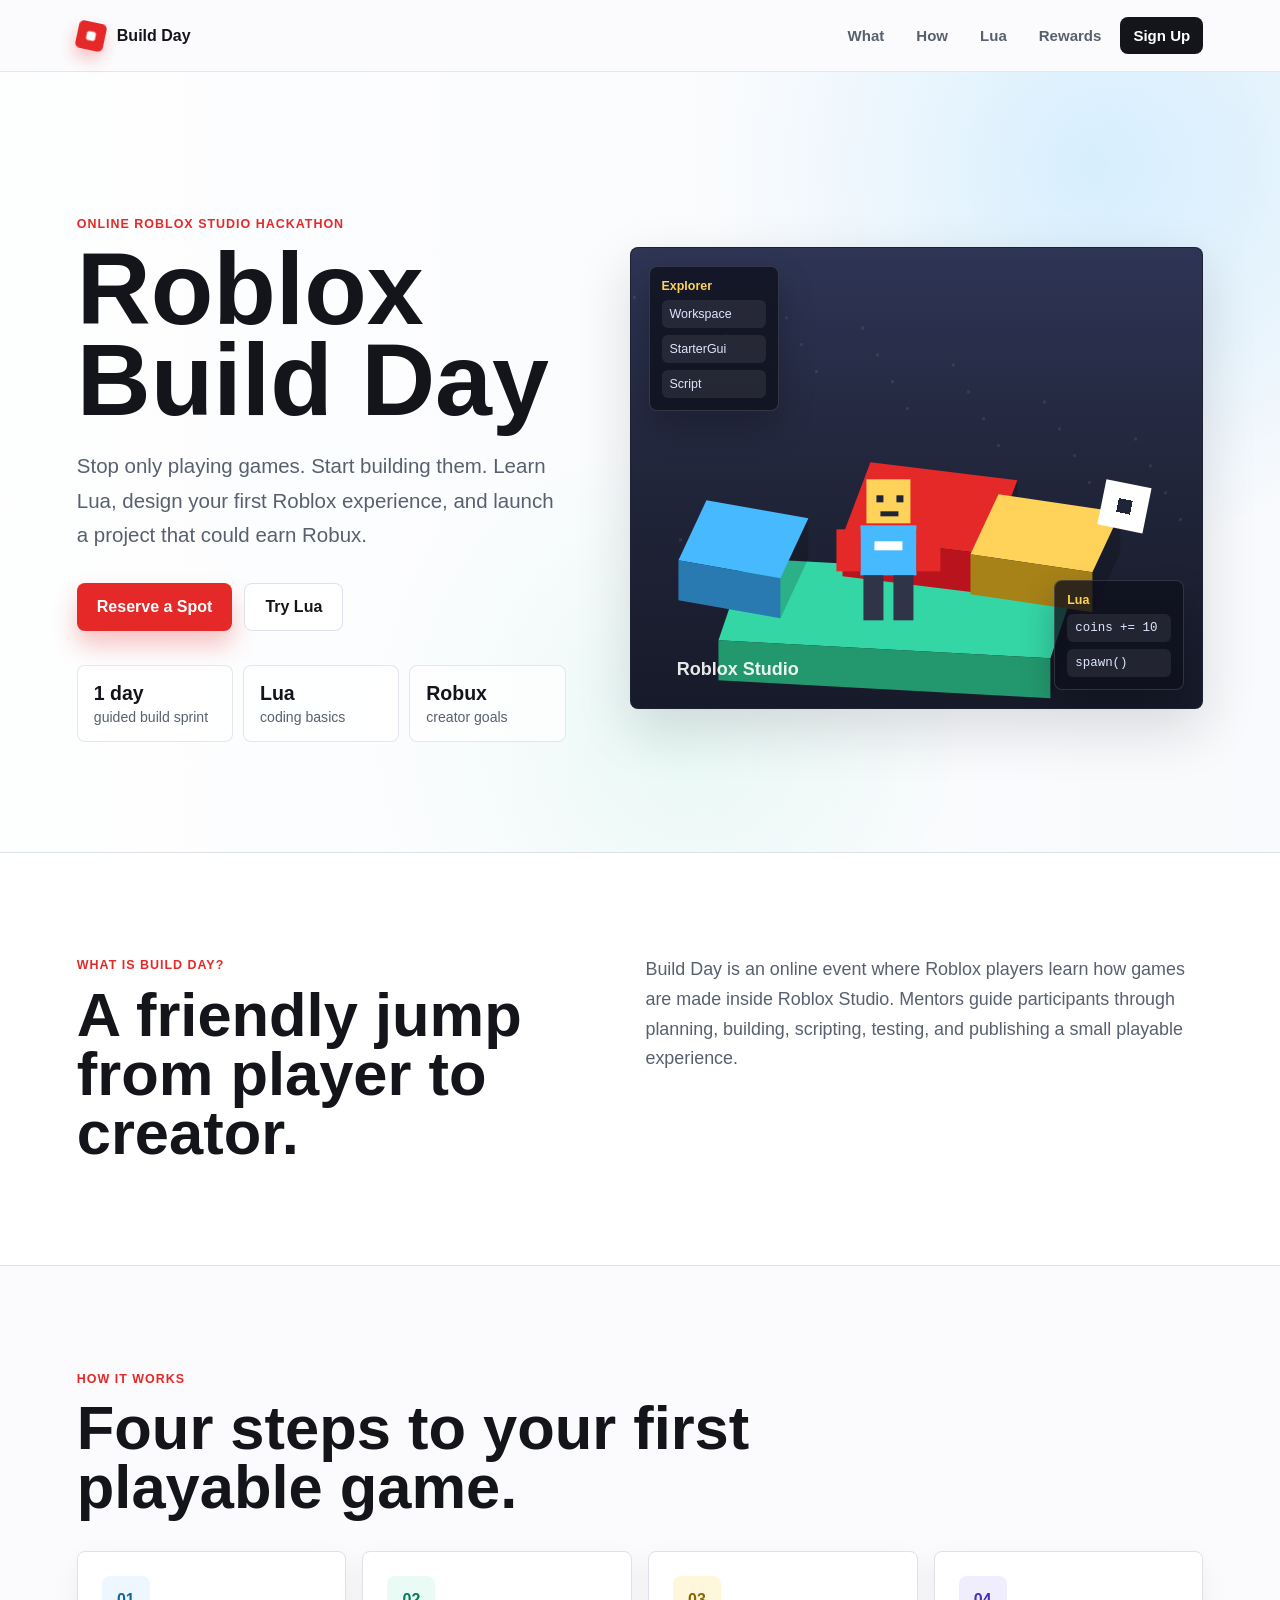
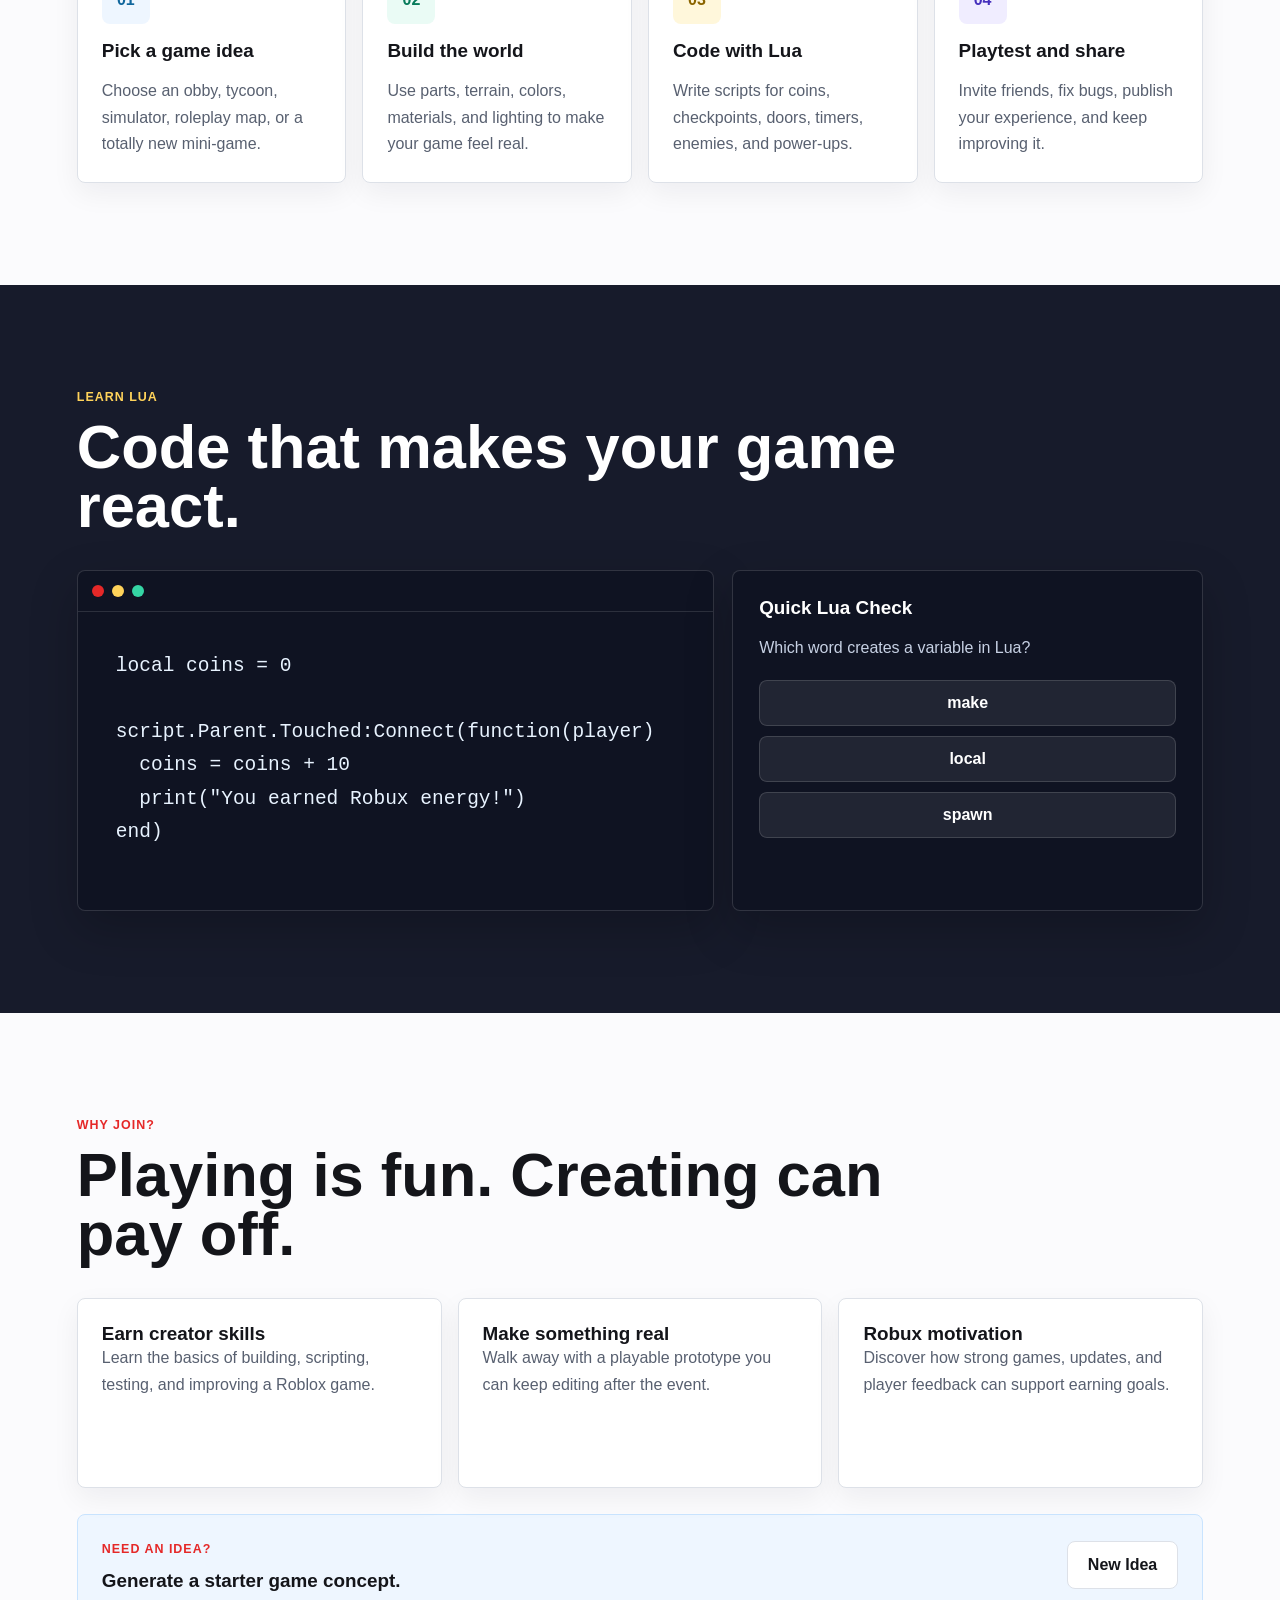
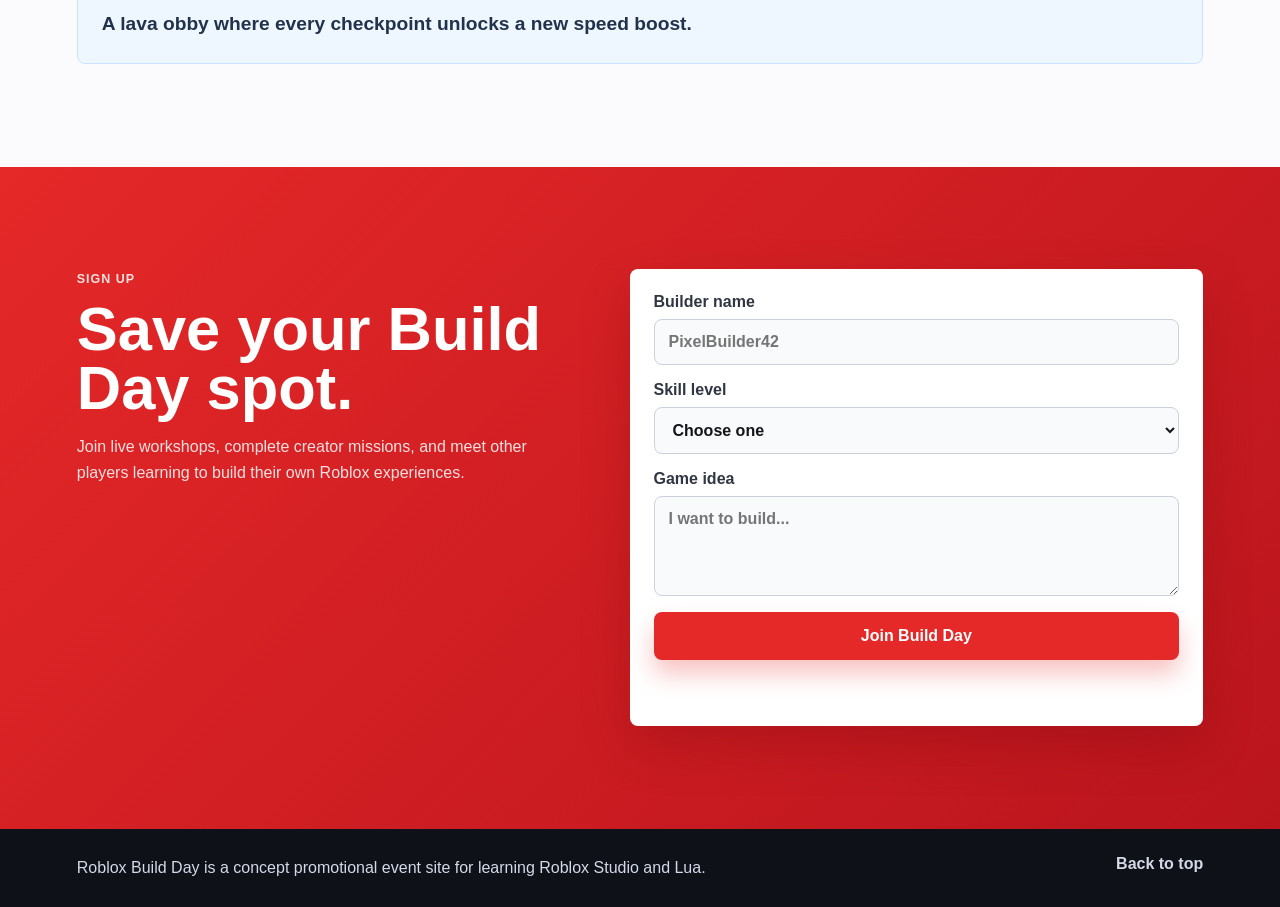
==== index.html @ 2b7effa8 "Initial Roblox Build Day website" ====
<!DOCTYPE html>
<html lang="en">
  <head>
    <meta charset="UTF-8" />
    <meta name="viewport" content="width=device-width, initial-scale=1.0" />
    <title>Roblox Build Day</title>
    <link rel="stylesheet" href="styles.css" />
  </head>
  <body>
    <header class="site-header">
      <a class="brand" href="#top" aria-label="Roblox Build Day home">
        <span class="brand-mark" aria-hidden="true"></span>
        <span>Build Day</span>
      </a>

      <button class="menu-toggle" type="button" aria-label="Open navigation" aria-expanded="false">
        <span></span>
        <span></span>
        <span></span>
      </button>

      <nav class="site-nav" aria-label="Main navigation">
        <a href="#what">What</a>
        <a href="#works">How</a>
        <a href="#lua">Lua</a>
        <a href="#rewards">Rewards</a>
        <a class="nav-cta" href="#signup">Sign Up</a>
      </nav>
    </header>

    <main id="top">
      <section class="hero" aria-labelledby="hero-title">
        <div class="hero-copy">
          <p class="eyebrow">Online Roblox Studio Hackathon</p>
          <h1 id="hero-title">Roblox Build Day</h1>
          <p class="hero-text">
            Stop only playing games. Start building them. Learn Lua, design your first Roblox
            experience, and launch a project that could earn Robux.
          </p>
          <div class="hero-actions">
            <a class="button primary" href="#signup">Reserve a Spot</a>
            <a class="button secondary" href="#lua">Try Lua</a>
          </div>
          <dl class="hero-stats" aria-label="Build Day highlights">
            <div>
              <dt>1 day</dt>
              <dd>guided build sprint</dd>
            </div>
            <div>
              <dt>Lua</dt>
              <dd>coding basics</dd>
            </div>
            <div>
              <dt>Robux</dt>
              <dd>creator goals</dd>
            </div>
          </dl>
        </div>

        <div class="hero-visual" aria-label="Animated Roblox Studio building scene">
          <canvas id="buildCanvas" width="720" height="520"></canvas>
          <div class="studio-panel panel-left">
            <span class="panel-title">Explorer</span>
            <span>Workspace</span>
            <span>StarterGui</span>
            <span>Script</span>
          </div>
          <div class="studio-panel panel-right">
            <span class="panel-title">Lua</span>
            <code>coins += 10</code>
            <code>spawn()</code>
          </div>
        </div>
      </section>

      <section class="section band light" id="what" aria-labelledby="what-title">
        <div class="section-inner split">
          <div>
            <p class="eyebrow">What is Build Day?</p>
            <h2 id="what-title">A friendly jump from player to creator.</h2>
          </div>
          <p>
            Build Day is an online event where Roblox players learn how games are made inside
            Roblox Studio. Mentors guide participants through planning, building, scripting, testing,
            and publishing a small playable experience.
          </p>
        </div>
      </section>

      <section class="section" id="works" aria-labelledby="works-title">
        <div class="section-heading">
          <p class="eyebrow">How it works</p>
          <h2 id="works-title">Four steps to your first playable game.</h2>
        </div>

        <div class="steps">
          <article class="step-card">
            <span class="step-number">01</span>
            <h3>Pick a game idea</h3>
            <p>Choose an obby, tycoon, simulator, roleplay map, or a totally new mini-game.</p>
          </article>
          <article class="step-card">
            <span class="step-number">02</span>
            <h3>Build the world</h3>
            <p>Use parts, terrain, colors, materials, and lighting to make your game feel real.</p>
          </article>
          <article class="step-card">
            <span class="step-number">03</span>
            <h3>Code with Lua</h3>
            <p>Write scripts for coins, checkpoints, doors, timers, enemies, and power-ups.</p>
          </article>
          <article class="step-card">
            <span class="step-number">04</span>
            <h3>Playtest and share</h3>
            <p>Invite friends, fix bugs, publish your experience, and keep improving it.</p>
          </article>
        </div>
      </section>

      <section class="section band dark" id="lua" aria-labelledby="lua-title">
        <div class="section-heading">
          <p class="eyebrow">Learn Lua</p>
          <h2 id="lua-title">Code that makes your game react.</h2>
        </div>

        <div class="lua-lab">
          <div class="code-window" aria-label="Example Lua code">
            <div class="window-bar">
              <span></span>
              <span></span>
              <span></span>
            </div>
            <pre><code>local coins = 0

script.Parent.Touched:Connect(function(player)
  coins = coins + 10
  print("You earned Robux energy!")
end)</code></pre>
          </div>

          <div class="quiz-panel">
            <h3>Quick Lua Check</h3>
            <p id="quizQuestion">Which word creates a variable in Lua?</p>
            <div class="quiz-options" role="group" aria-labelledby="quizQuestion">
              <button type="button" data-answer="wrong">make</button>
              <button type="button" data-answer="correct">local</button>
              <button type="button" data-answer="wrong">spawn</button>
            </div>
            <p class="quiz-result" id="quizResult" aria-live="polite"></p>
          </div>
        </div>
      </section>

      <section class="section" id="rewards" aria-labelledby="rewards-title">
        <div class="section-heading">
          <p class="eyebrow">Why join?</p>
          <h2 id="rewards-title">Playing is fun. Creating can pay off.</h2>
        </div>

        <div class="rewards-grid">
          <article>
            <h3>Earn creator skills</h3>
            <p>Learn the basics of building, scripting, testing, and improving a Roblox game.</p>
          </article>
          <article>
            <h3>Make something real</h3>
            <p>Walk away with a playable prototype you can keep editing after the event.</p>
          </article>
          <article>
            <h3>Robux motivation</h3>
            <p>Discover how strong games, updates, and player feedback can support earning goals.</p>
          </article>
        </div>

        <div class="idea-tool" aria-labelledby="idea-title">
          <div>
            <p class="eyebrow">Need an idea?</p>
            <h3 id="idea-title">Generate a starter game concept.</h3>
          </div>
          <button class="button secondary" id="ideaButton" type="button">New Idea</button>
          <p id="ideaOutput">A lava obby where every checkpoint unlocks a new speed boost.</p>
        </div>
      </section>

      <section class="section band red" id="signup" aria-labelledby="signup-title">
        <div class="signup-layout">
          <div>
            <p class="eyebrow">Sign up</p>
            <h2 id="signup-title">Save your Build Day spot.</h2>
            <p>
              Join live workshops, complete creator missions, and meet other players learning to
              build their own Roblox experiences.
            </p>
          </div>

          <form class="signup-form" id="signupForm" novalidate>
            <label>
              Builder name
              <input id="builderName" name="builderName" type="text" placeholder="PixelBuilder42" required />
            </label>
            <label>
              Skill level
              <select id="skillLevel" name="skillLevel" required>
                <option value="">Choose one</option>
                <option>New to Roblox Studio</option>
                <option>I have built before</option>
                <option>I know some Lua</option>
              </select>
            </label>
            <label>
              Game idea
              <textarea id="gameIdea" name="gameIdea" rows="4" placeholder="I want to build..." required></textarea>
            </label>
            <button class="button primary" type="submit">Join Build Day</button>
            <p class="form-message" id="formMessage" aria-live="polite"></p>
          </form>
        </div>
      </section>
    </main>

    <footer class="site-footer">
      <p>Roblox Build Day is a concept promotional event site for learning Roblox Studio and Lua.</p>
      <a href="#top">Back to top</a>
    </footer>

    <script src="script.js"></script>
  </body>
</html>
---- styles.css ----
:root {
  --ink: #14151a;
  --muted: #586070;
  --paper: #fbfbfd;
  --line: #dde1e8;
  --red: #e52828;
  --red-dark: #b9141d;
  --sky: #46b9ff;
  --mint: #35d6a5;
  --gold: #ffd35a;
  --violet: #6f57ff;
  --night: #171b2b;
  --white: #ffffff;
  --shadow: 0 20px 55px rgba(20, 21, 26, 0.14);
  --kept-display-font: "Avenir Next", "Trebuchet MS", Verdana, sans-serif;
  --main-font: Optima, Candara, "Avenir Next", sans-serif;
  --code-font: Menlo, Monaco, Consolas, "Courier New", monospace;
}

* {
  box-sizing: border-box;
}

html {
  scroll-behavior: smooth;
}

body {
  margin: 0;
  background: var(--paper);
  color: var(--ink);
  font-family: var(--main-font);
}

a {
  color: inherit;
  text-decoration: none;
}

button,
input,
select,
textarea {
  font: inherit;
}

.site-header {
  position: sticky;
  top: 0;
  z-index: 20;
  display: flex;
  align-items: center;
  justify-content: space-between;
  min-height: 72px;
  padding: 0 6vw;
  background: rgba(251, 251, 253, 0.92);
  border-bottom: 1px solid rgba(221, 225, 232, 0.78);
  backdrop-filter: blur(18px);
}

.brand {
  display: inline-flex;
  align-items: center;
  gap: 12px;
  font-weight: 900;
  letter-spacing: 0;
}

.brand-mark {
  width: 28px;
  aspect-ratio: 1;
  display: inline-block;
  background: var(--red);
  transform: rotate(12deg);
  border-radius: 5px;
  position: relative;
  box-shadow: 0 8px 16px rgba(229, 40, 40, 0.28);
}

.brand-mark::after {
  content: "";
  position: absolute;
  width: 9px;
  aspect-ratio: 1;
  inset: 50%;
  transform: translate(-50%, -50%);
  background: var(--white);
  border-radius: 2px;
}

.site-nav {
  display: flex;
  align-items: center;
  gap: 6px;
}

.site-nav a {
  padding: 10px 13px;
  border-radius: 8px;
  color: var(--muted);
  font-weight: 800;
  font-size: 0.94rem;
}

.site-nav a:hover,
.site-nav a:focus-visible {
  background: #eef2f8;
  color: var(--ink);
  outline: none;
}

.site-nav .nav-cta {
  background: var(--ink);
  color: var(--white);
}

.menu-toggle {
  display: none;
  width: 42px;
  aspect-ratio: 1;
  border: 1px solid var(--line);
  background: var(--white);
  border-radius: 8px;
  padding: 10px;
}

.menu-toggle span {
  display: block;
  height: 2px;
  background: var(--ink);
  margin: 5px 0;
}

.hero {
  min-height: calc(100vh - 120px);
  display: grid;
  grid-template-columns: minmax(0, 0.92fr) minmax(320px, 1.08fr);
  gap: clamp(28px, 5vw, 72px);
  align-items: center;
  padding: clamp(28px, 5vw, 56px) 6vw 24px;
  overflow: hidden;
  background:
    linear-gradient(90deg, rgba(255, 255, 255, 0.9), rgba(255, 255, 255, 0.35)),
    radial-gradient(circle at 85% 12%, rgba(70, 185, 255, 0.35), transparent 30%),
    radial-gradient(circle at 52% 84%, rgba(53, 214, 165, 0.24), transparent 32%),
    #f4f7fb;
}

.eyebrow {
  margin: 0 0 10px;
  color: var(--red);
  font-weight: 900;
  text-transform: uppercase;
  letter-spacing: 0.08em;
  font-size: 0.78rem;
}

h1,
h2,
h3,
p {
  overflow-wrap: anywhere;
}

h1 {
  max-width: 740px;
  margin: 0;
  font-family: var(--kept-display-font);
  font-size: clamp(3.4rem, 8vw, 7.1rem);
  line-height: 0.88;
  letter-spacing: 0;
  font-weight: 900;
}

h2 {
  margin: 0;
  font-size: clamp(2.1rem, 4.8vw, 4.9rem);
  line-height: 0.96;
  letter-spacing: 0;
}

h3 {
  margin: 0;
  font-size: 1.18rem;
  line-height: 1.18;
}

p {
  line-height: 1.65;
}

.hero-text {
  max-width: 620px;
  color: var(--muted);
  font-family: Optima, Candara, "Avenir Next", sans-serif;
  font-weight: 500;
  font-size: clamp(1.05rem, 1.7vw, 1.28rem);
  line-height: 1.7;
  margin: 24px 0 0;
}

.hero-actions {
  display: flex;
  flex-wrap: wrap;
  gap: 12px;
  margin-top: 30px;
}

.button {
  display: inline-flex;
  align-items: center;
  justify-content: center;
  min-height: 48px;
  padding: 0 20px;
  border: 0;
  border-radius: 8px;
  font-weight: 900;
  cursor: pointer;
  transition: transform 180ms ease, box-shadow 180ms ease, background 180ms ease;
}

.button:hover,
.button:focus-visible {
  transform: translateY(-2px);
  outline: none;
}

.button.primary {
  background: var(--red);
  color: var(--white);
  box-shadow: 0 14px 24px rgba(229, 40, 40, 0.28);
}

.button.primary:hover,
.button.primary:focus-visible {
  background: var(--red-dark);
}

.button.secondary {
  background: var(--white);
  color: var(--ink);
  border: 1px solid var(--line);
}

.hero-stats {
  display: grid;
  grid-template-columns: repeat(3, minmax(0, 1fr));
  gap: 10px;
  max-width: 620px;
  margin: 34px 0 0;
}

.hero-stats div {
  padding: 16px;
  background: rgba(255, 255, 255, 0.74);
  border: 1px solid rgba(221, 225, 232, 0.82);
  border-radius: 8px;
}

.hero-stats dt {
  font-family: var(--kept-display-font);
  font-weight: 900;
  font-size: 1.22rem;
}

.hero-stats dd {
  margin: 4px 0 0;
  color: var(--muted);
  font-size: 0.88rem;
}

.hero-visual {
  min-height: 460px;
  position: relative;
  border-radius: 8px;
  background: #202438;
  box-shadow: var(--shadow);
  overflow: hidden;
  border: 1px solid rgba(20, 21, 26, 0.16);
}

#buildCanvas {
  display: block;
  width: 100%;
  height: 100%;
  min-height: 460px;
}

.studio-panel {
  position: absolute;
  display: grid;
  gap: 7px;
  min-width: 130px;
  padding: 12px;
  border: 1px solid rgba(255, 255, 255, 0.14);
  border-radius: 8px;
  background: rgba(13, 16, 28, 0.78);
  color: #dce7ff;
  font-size: 0.78rem;
  box-shadow: 0 16px 35px rgba(0, 0, 0, 0.24);
}

.studio-panel span:not(.panel-title),
.studio-panel code {
  padding: 7px 8px;
  border-radius: 6px;
  background: rgba(255, 255, 255, 0.08);
}

.panel-title {
  color: var(--gold);
  font-weight: 900;
}

.panel-left {
  left: 18px;
  top: 18px;
}

.panel-right {
  right: 18px;
  bottom: 18px;
}

.section {
  padding: clamp(60px, 8vw, 108px) 6vw;
}

.section-inner,
.section-heading,
.signup-layout {
  max-width: 1180px;
  margin: 0 auto;
}

.split {
  display: grid;
  grid-template-columns: minmax(0, 0.95fr) minmax(280px, 1.05fr);
  gap: clamp(26px, 5vw, 70px);
  align-items: start;
}

.split p:last-child {
  margin: 0;
  color: var(--muted);
  font-size: 1.12rem;
}

.band.light {
  background: var(--white);
  border-block: 1px solid var(--line);
}

.band.dark {
  background: var(--night);
  color: var(--white);
}

.band.dark .eyebrow {
  color: var(--gold);
}

.band.dark p {
  color: #c7d1e4;
}

.band.red {
  background:
    linear-gradient(135deg, rgba(229, 40, 40, 0.94), rgba(185, 20, 29, 0.98)),
    var(--red);
  color: var(--white);
}

.band.red .eyebrow,
.band.red p {
  color: rgba(255, 255, 255, 0.86);
}

.section-heading {
  margin-bottom: 34px;
}

.section-heading h2 {
  max-width: 850px;
}

.steps,
.rewards-grid {
  max-width: 1180px;
  margin: 0 auto;
  display: grid;
  grid-template-columns: repeat(4, minmax(0, 1fr));
  gap: 16px;
}

.step-card,
.rewards-grid article {
  min-height: 230px;
  padding: 24px;
  background: var(--white);
  border: 1px solid var(--line);
  border-radius: 8px;
  box-shadow: 0 10px 28px rgba(20, 21, 26, 0.06);
}

.step-card {
  display: flex;
  flex-direction: column;
  gap: 16px;
}

.step-number {
  width: 48px;
  aspect-ratio: 1;
  display: inline-grid;
  place-items: center;
  border-radius: 8px;
  background: #eef6ff;
  color: #11679d;
  font-weight: 900;
}

.step-card:nth-child(2) .step-number {
  background: #eafbf5;
  color: #087b5b;
}

.step-card:nth-child(3) .step-number {
  background: #fff7db;
  color: #8b6500;
}

.step-card:nth-child(4) .step-number {
  background: #f0edff;
  color: #4630bd;
}

.step-card p,
.rewards-grid p {
  margin: 0;
  color: var(--muted);
}

.lua-lab {
  max-width: 1180px;
  margin: 0 auto;
  display: grid;
  grid-template-columns: minmax(0, 1.15fr) minmax(280px, 0.85fr);
  gap: 18px;
  min-width: 0;
}

.code-window,
.quiz-panel {
  min-width: 0;
  border-radius: 8px;
  border: 1px solid rgba(255, 255, 255, 0.14);
  background: #0f1322;
  box-shadow: 0 18px 48px rgba(0, 0, 0, 0.22);
}

.window-bar {
  display: flex;
  gap: 8px;
  padding: 14px;
  border-bottom: 1px solid rgba(255, 255, 255, 0.12);
}

.window-bar span {
  width: 12px;
  aspect-ratio: 1;
  border-radius: 50%;
  background: var(--red);
}

.window-bar span:nth-child(2) {
  background: var(--gold);
}

.window-bar span:nth-child(3) {
  background: var(--mint);
}

pre {
  margin: 0;
  padding: clamp(20px, 4vw, 38px);
  overflow-x: auto;
  max-width: 100%;
  color: #e8f3ff;
  font-family: var(--code-font);
  font-size: clamp(0.95rem, 1.7vw, 1.22rem);
  line-height: 1.7;
}

.quiz-panel {
  padding: 26px;
}

.quiz-options {
  display: grid;
  gap: 10px;
  margin-top: 18px;
}

.quiz-options button {
  min-height: 46px;
  padding: 0 14px;
  border: 1px solid rgba(255, 255, 255, 0.14);
  border-radius: 8px;
  background: rgba(255, 255, 255, 0.08);
  color: var(--white);
  cursor: pointer;
  font-weight: 900;
}

.quiz-options button:hover,
.quiz-options button:focus-visible {
  background: rgba(255, 255, 255, 0.16);
  outline: none;
}

.quiz-options button.correct {
  background: rgba(53, 214, 165, 0.28);
  border-color: var(--mint);
}

.quiz-options button.wrong {
  background: rgba(229, 40, 40, 0.28);
  border-color: #ff7777;
}

.quiz-result {
  min-height: 28px;
  margin: 18px 0 0;
  font-weight: 900;
}

.rewards-grid {
  grid-template-columns: repeat(3, minmax(0, 1fr));
}

.rewards-grid article {
  min-height: 190px;
}

.idea-tool {
  max-width: 1180px;
  margin: 26px auto 0;
  display: grid;
  grid-template-columns: minmax(0, 1fr) auto;
  gap: 16px;
  align-items: center;
  padding: 24px;
  background: #eef6ff;
  border: 1px solid #c9e4ff;
  border-radius: 8px;
}

.idea-tool p:last-child {
  grid-column: 1 / -1;
  margin: 0;
  color: #22324a;
  font-weight: 900;
  font-size: 1.2rem;
}

.signup-layout {
  display: grid;
  grid-template-columns: minmax(0, 0.92fr) minmax(300px, 1.08fr);
  gap: clamp(24px, 5vw, 70px);
  align-items: start;
}

.signup-layout h2 {
  max-width: 640px;
}

.signup-form {
  display: grid;
  gap: 16px;
  padding: 24px;
  background: var(--white);
  color: var(--ink);
  border-radius: 8px;
  box-shadow: 0 20px 50px rgba(94, 0, 8, 0.22);
}

.signup-form label {
  display: grid;
  gap: 8px;
  color: #303642;
  font-weight: 900;
}

.signup-form input,
.signup-form select,
.signup-form textarea {
  width: 100%;
  border: 1px solid #cad1dc;
  border-radius: 8px;
  padding: 13px 14px;
  background: #f8fafc;
  color: var(--ink);
  resize: vertical;
}

.signup-form input:focus,
.signup-form select:focus,
.signup-form textarea:focus {
  border-color: var(--sky);
  box-shadow: 0 0 0 4px rgba(70, 185, 255, 0.18);
  outline: none;
}

.form-message {
  min-height: 26px;
  margin: 0;
  color: var(--red-dark);
  font-weight: 900;
}

.form-message.success {
  color: #087b5b;
}

.site-footer {
  display: flex;
  flex-wrap: wrap;
  justify-content: space-between;
  gap: 16px;
  padding: 26px 6vw;
  background: #0f1119;
  color: #d3d9e6;
}

.site-footer p {
  margin: 0;
}

.site-footer a {
  font-weight: 900;
}

@media (max-width: 930px) {
  .menu-toggle {
    display: block;
  }

  .site-nav {
    position: absolute;
    top: 72px;
    right: 6vw;
    left: 6vw;
    display: none;
    flex-direction: column;
    align-items: stretch;
    padding: 10px;
    background: var(--white);
    border: 1px solid var(--line);
    border-radius: 8px;
    box-shadow: var(--shadow);
  }

  .site-nav.open {
    display: flex;
  }

  .site-nav a {
    text-align: center;
  }

  .hero,
  .split,
  .lua-lab,
  .signup-layout {
    grid-template-columns: 1fr;
  }

  .hero {
    min-height: auto;
  }

  .hero-visual {
    min-height: 390px;
  }

  #buildCanvas {
    min-height: 390px;
  }

  .steps {
    grid-template-columns: repeat(2, minmax(0, 1fr));
  }
}

@media (max-width: 640px) {
  .site-header {
    padding-inline: 18px;
  }

  .site-nav {
    left: 18px;
    right: 18px;
  }

  .hero,
  .section {
    padding-inline: 18px;
  }

  .hero {
    gap: 18px;
    padding-top: 20px;
    padding-bottom: 16px;
  }

  h1 {
    font-size: 2.9rem;
    line-height: 0.92;
  }

  .hero-text {
    margin-top: 14px;
    font-size: 1rem;
    line-height: 1.48;
  }

  .hero-actions {
    margin-top: 18px;
  }

  .hero-stats,
  .steps,
  .rewards-grid,
  .idea-tool {
    grid-template-columns: 1fr;
  }

  .hero-stats {
    display: none;
  }

  .hero-visual {
    min-height: 220px;
  }

  #buildCanvas {
    min-height: 220px;
  }

  .studio-panel {
    min-width: 108px;
    font-size: 0.7rem;
    padding: 9px;
  }

  .panel-left {
    left: 10px;
    top: 10px;
  }

  .panel-right {
    right: 10px;
    bottom: 10px;
  }
}
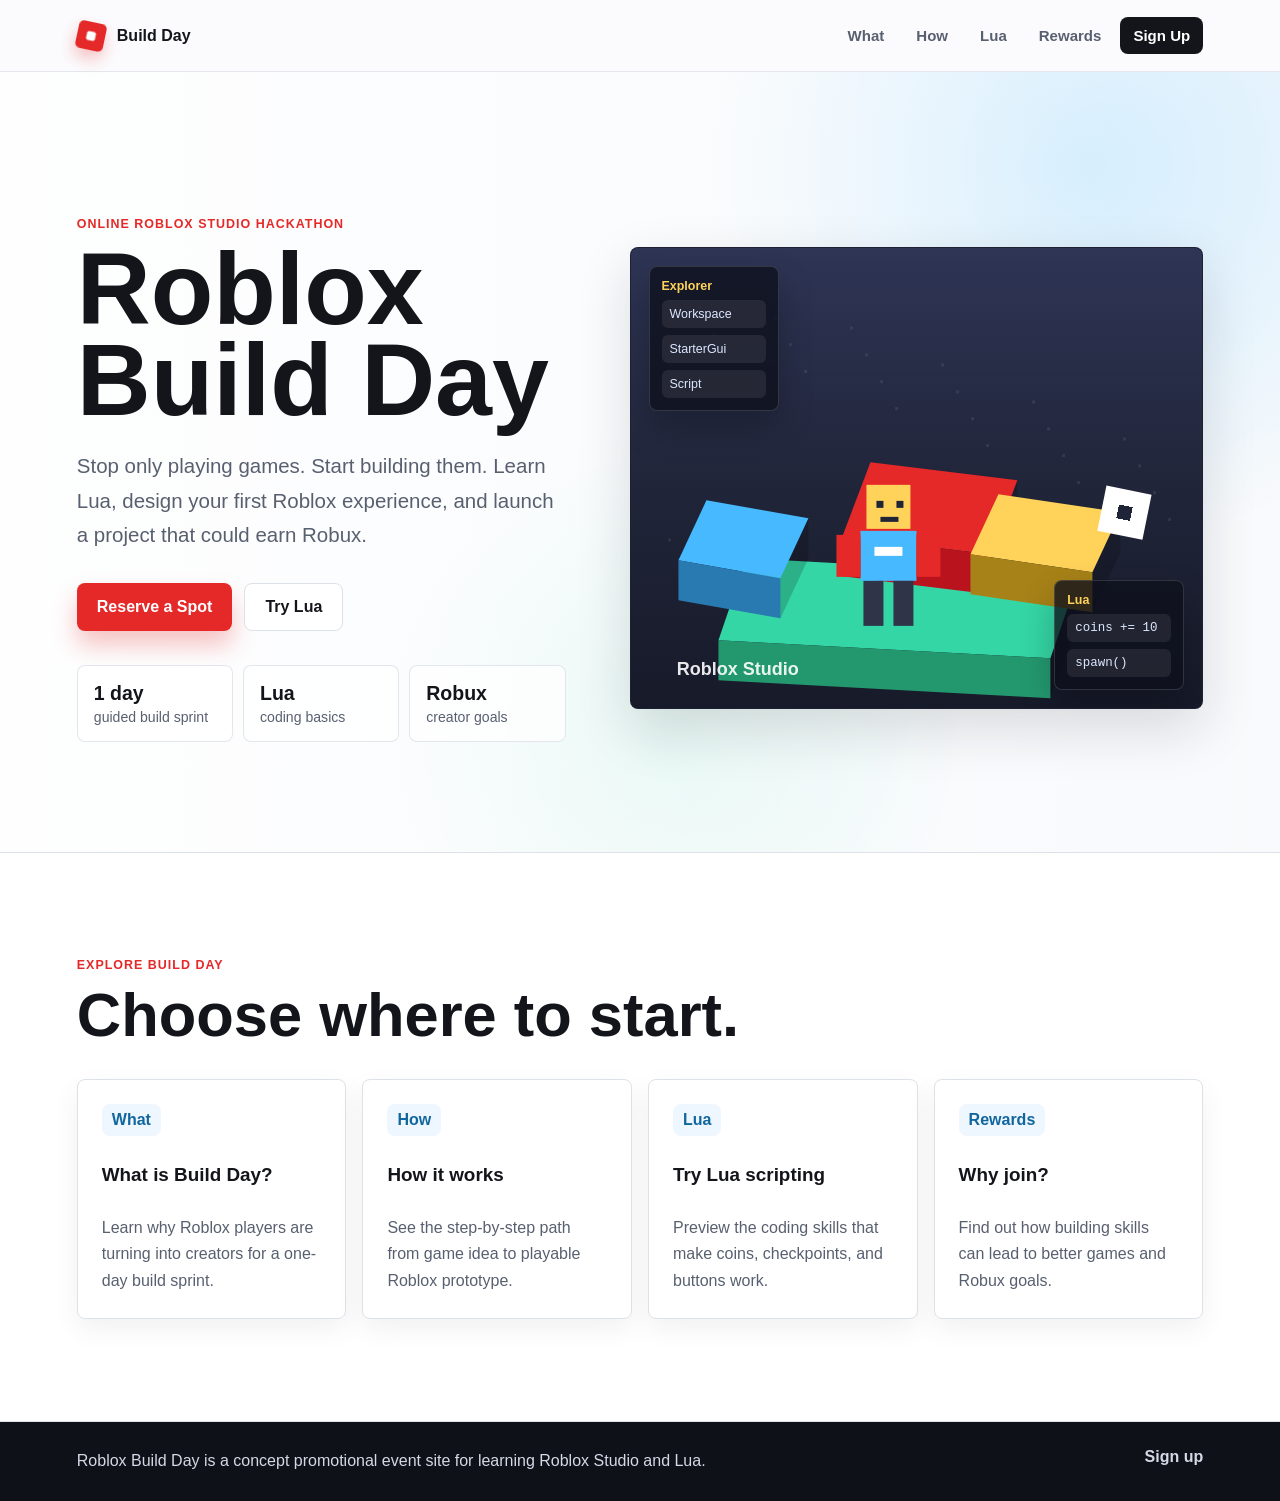
==== commit 8aafc984: "Split site into multiple pages" ====
--- a/index.html
+++ b/index.html
@@ -8,7 +8,7 @@
   </head>
   <body>
     <header class="site-header">
-      <a class="brand" href="#top" aria-label="Roblox Build Day home">
+      <a class="brand" href="index.html" aria-label="Roblox Build Day home">
         <span class="brand-mark" aria-hidden="true"></span>
         <span>Build Day</span>
       </a>
@@ -20,15 +20,15 @@
       </button>
 
       <nav class="site-nav" aria-label="Main navigation">
-        <a href="#what">What</a>
-        <a href="#works">How</a>
-        <a href="#lua">Lua</a>
-        <a href="#rewards">Rewards</a>
-        <a class="nav-cta" href="#signup">Sign Up</a>
+        <a href="what.html">What</a>
+        <a href="how.html">How</a>
+        <a href="lua.html">Lua</a>
+        <a href="rewards.html">Rewards</a>
+        <a class="nav-cta" href="signup.html">Sign Up</a>
       </nav>
     </header>
 
-    <main id="top">
+    <main>
       <section class="hero" aria-labelledby="hero-title">
         <div class="hero-copy">
           <p class="eyebrow">Online Roblox Studio Hackathon</p>
@@ -38,8 +38,8 @@
             experience, and launch a project that could earn Robux.
           </p>
           <div class="hero-actions">
-            <a class="button primary" href="#signup">Reserve a Spot</a>
-            <a class="button secondary" href="#lua">Try Lua</a>
+            <a class="button primary" href="signup.html">Reserve a Spot</a>
+            <a class="button secondary" href="lua.html">Try Lua</a>
           </div>
           <dl class="hero-stats" aria-label="Build Day highlights">
             <div>
@@ -73,154 +73,40 @@
         </div>
       </section>
 
-      <section class="section band light" id="what" aria-labelledby="what-title">
-        <div class="section-inner split">
-          <div>
-            <p class="eyebrow">What is Build Day?</p>
-            <h2 id="what-title">A friendly jump from player to creator.</h2>
-          </div>
-          <p>
-            Build Day is an online event where Roblox players learn how games are made inside
-            Roblox Studio. Mentors guide participants through planning, building, scripting, testing,
-            and publishing a small playable experience.
-          </p>
-        </div>
-      </section>
-
-      <section class="section" id="works" aria-labelledby="works-title">
+      <section class="section band light" aria-labelledby="pages-title">
         <div class="section-heading">
-          <p class="eyebrow">How it works</p>
-          <h2 id="works-title">Four steps to your first playable game.</h2>
+          <p class="eyebrow">Explore Build Day</p>
+          <h2 id="pages-title">Choose where to start.</h2>
         </div>
 
-        <div class="steps">
-          <article class="step-card">
-            <span class="step-number">01</span>
-            <h3>Pick a game idea</h3>
-            <p>Choose an obby, tycoon, simulator, roleplay map, or a totally new mini-game.</p>
-          </article>
-          <article class="step-card">
-            <span class="step-number">02</span>
-            <h3>Build the world</h3>
-            <p>Use parts, terrain, colors, materials, and lighting to make your game feel real.</p>
-          </article>
-          <article class="step-card">
-            <span class="step-number">03</span>
-            <h3>Code with Lua</h3>
-            <p>Write scripts for coins, checkpoints, doors, timers, enemies, and power-ups.</p>
-          </article>
-          <article class="step-card">
-            <span class="step-number">04</span>
-            <h3>Playtest and share</h3>
-            <p>Invite friends, fix bugs, publish your experience, and keep improving it.</p>
-          </article>
-        </div>
-      </section>
-
-      <section class="section band dark" id="lua" aria-labelledby="lua-title">
-        <div class="section-heading">
-          <p class="eyebrow">Learn Lua</p>
-          <h2 id="lua-title">Code that makes your game react.</h2>
-        </div>
-
-        <div class="lua-lab">
-          <div class="code-window" aria-label="Example Lua code">
-            <div class="window-bar">
-              <span></span>
-              <span></span>
-              <span></span>
-            </div>
-            <pre><code>local coins = 0
-
-script.Parent.Touched:Connect(function(player)
-  coins = coins + 10
-  print("You earned Robux energy!")
-end)</code></pre>
-          </div>
-
-          <div class="quiz-panel">
-            <h3>Quick Lua Check</h3>
-            <p id="quizQuestion">Which word creates a variable in Lua?</p>
-            <div class="quiz-options" role="group" aria-labelledby="quizQuestion">
-              <button type="button" data-answer="wrong">make</button>
-              <button type="button" data-answer="correct">local</button>
-              <button type="button" data-answer="wrong">spawn</button>
-            </div>
-            <p class="quiz-result" id="quizResult" aria-live="polite"></p>
-          </div>
-        </div>
-      </section>
-
-      <section class="section" id="rewards" aria-labelledby="rewards-title">
-        <div class="section-heading">
-          <p class="eyebrow">Why join?</p>
-          <h2 id="rewards-title">Playing is fun. Creating can pay off.</h2>
-        </div>
-
-        <div class="rewards-grid">
-          <article>
-            <h3>Earn creator skills</h3>
-            <p>Learn the basics of building, scripting, testing, and improving a Roblox game.</p>
-          </article>
-          <article>
-            <h3>Make something real</h3>
-            <p>Walk away with a playable prototype you can keep editing after the event.</p>
-          </article>
-          <article>
-            <h3>Robux motivation</h3>
-            <p>Discover how strong games, updates, and player feedback can support earning goals.</p>
-          </article>
-        </div>
-
-        <div class="idea-tool" aria-labelledby="idea-title">
-          <div>
-            <p class="eyebrow">Need an idea?</p>
-            <h3 id="idea-title">Generate a starter game concept.</h3>
-          </div>
-          <button class="button secondary" id="ideaButton" type="button">New Idea</button>
-          <p id="ideaOutput">A lava obby where every checkpoint unlocks a new speed boost.</p>
-        </div>
-      </section>
-
-      <section class="section band red" id="signup" aria-labelledby="signup-title">
-        <div class="signup-layout">
-          <div>
-            <p class="eyebrow">Sign up</p>
-            <h2 id="signup-title">Save your Build Day spot.</h2>
-            <p>
-              Join live workshops, complete creator missions, and meet other players learning to
-              build their own Roblox experiences.
-            </p>
-          </div>
-
-          <form class="signup-form" id="signupForm" novalidate>
-            <label>
-              Builder name
-              <input id="builderName" name="builderName" type="text" placeholder="PixelBuilder42" required />
-            </label>
-            <label>
-              Skill level
-              <select id="skillLevel" name="skillLevel" required>
-                <option value="">Choose one</option>
-                <option>New to Roblox Studio</option>
-                <option>I have built before</option>
-                <option>I know some Lua</option>
-              </select>
-            </label>
-            <label>
-              Game idea
-              <textarea id="gameIdea" name="gameIdea" rows="4" placeholder="I want to build..." required></textarea>
-            </label>
-            <button class="button primary" type="submit">Join Build Day</button>
-            <p class="form-message" id="formMessage" aria-live="polite"></p>
-          </form>
+        <div class="page-grid">
+          <a class="page-card" href="what.html">
+            <span>What</span>
+            <h3>What is Build Day?</h3>
+            <p>Learn why Roblox players are turning into creators for a one-day build sprint.</p>
+          </a>
+          <a class="page-card" href="how.html">
+            <span>How</span>
+            <h3>How it works</h3>
+            <p>See the step-by-step path from game idea to playable Roblox prototype.</p>
+          </a>
+          <a class="page-card" href="lua.html">
+            <span>Lua</span>
+            <h3>Try Lua scripting</h3>
+            <p>Preview the coding skills that make coins, checkpoints, and buttons work.</p>
+          </a>
+          <a class="page-card" href="rewards.html">
+            <span>Rewards</span>
+            <h3>Why join?</h3>
+            <p>Find out how building skills can lead to better games and Robux goals.</p>
+          </a>
         </div>
       </section>
     </main>
 
     <footer class="site-footer">
       <p>Roblox Build Day is a concept promotional event site for learning Roblox Studio and Lua.</p>
-      <a href="#top">Back to top</a>
+      <a href="signup.html">Sign up</a>
     </footer>
 
     <script src="script.js"></script>
--- a/styles.css
+++ b/styles.css
@@ -103,13 +103,15 @@
 }
 
 .site-nav a:hover,
-.site-nav a:focus-visible {
+.site-nav a:focus-visible,
+.site-nav a.active {
   background: #eef2f8;
   color: var(--ink);
   outline: none;
 }
 
-.site-nav .nav-cta {
+.site-nav .nav-cta,
+.site-nav .nav-cta.active {
   background: var(--ink);
   color: var(--white);
 }
@@ -172,6 +174,14 @@
   font-weight: 900;
 }
 
+.page-title {
+  max-width: 900px;
+  font-family: var(--main-font);
+  font-size: clamp(2.5rem, 5.8vw, 5.6rem);
+  line-height: 1;
+  font-weight: 700;
+}
+
 h2 {
   margin: 0;
   font-size: clamp(2.1rem, 4.8vw, 4.9rem);
@@ -326,6 +336,10 @@
   padding: clamp(60px, 8vw, 108px) 6vw;
 }
 
+.page-hero {
+  padding: clamp(58px, 8vw, 112px) 6vw;
+}
+
 .section-inner,
 .section-heading,
 .signup-layout {
@@ -391,6 +405,50 @@
   display: grid;
   grid-template-columns: repeat(4, minmax(0, 1fr));
   gap: 16px;
+}
+
+.page-grid {
+  max-width: 1180px;
+  margin: 0 auto;
+  display: grid;
+  grid-template-columns: repeat(4, minmax(0, 1fr));
+  gap: 16px;
+}
+
+.page-card {
+  min-height: 240px;
+  display: flex;
+  flex-direction: column;
+  justify-content: space-between;
+  gap: 16px;
+  padding: 24px;
+  background: var(--white);
+  border: 1px solid var(--line);
+  border-radius: 8px;
+  box-shadow: 0 10px 28px rgba(20, 21, 26, 0.06);
+  transition: transform 180ms ease, box-shadow 180ms ease, border-color 180ms ease;
+}
+
+.page-card:hover,
+.page-card:focus-visible {
+  transform: translateY(-4px);
+  border-color: #b7dfff;
+  box-shadow: 0 18px 38px rgba(20, 21, 26, 0.12);
+  outline: none;
+}
+
+.page-card span {
+  width: fit-content;
+  padding: 7px 10px;
+  border-radius: 8px;
+  background: #eef6ff;
+  color: #11679d;
+  font-weight: 900;
+}
+
+.page-card p {
+  margin: 0;
+  color: var(--muted);
 }
 
 .step-card,
@@ -691,6 +749,10 @@
   .steps {
     grid-template-columns: repeat(2, minmax(0, 1fr));
   }
+
+  .page-grid {
+    grid-template-columns: repeat(2, minmax(0, 1fr));
+  }
 }
 
 @media (max-width: 640px) {
@@ -732,7 +794,8 @@
   .hero-stats,
   .steps,
   .rewards-grid,
-  .idea-tool {
+  .idea-tool,
+  .page-grid {
     grid-template-columns: 1fr;
   }
 
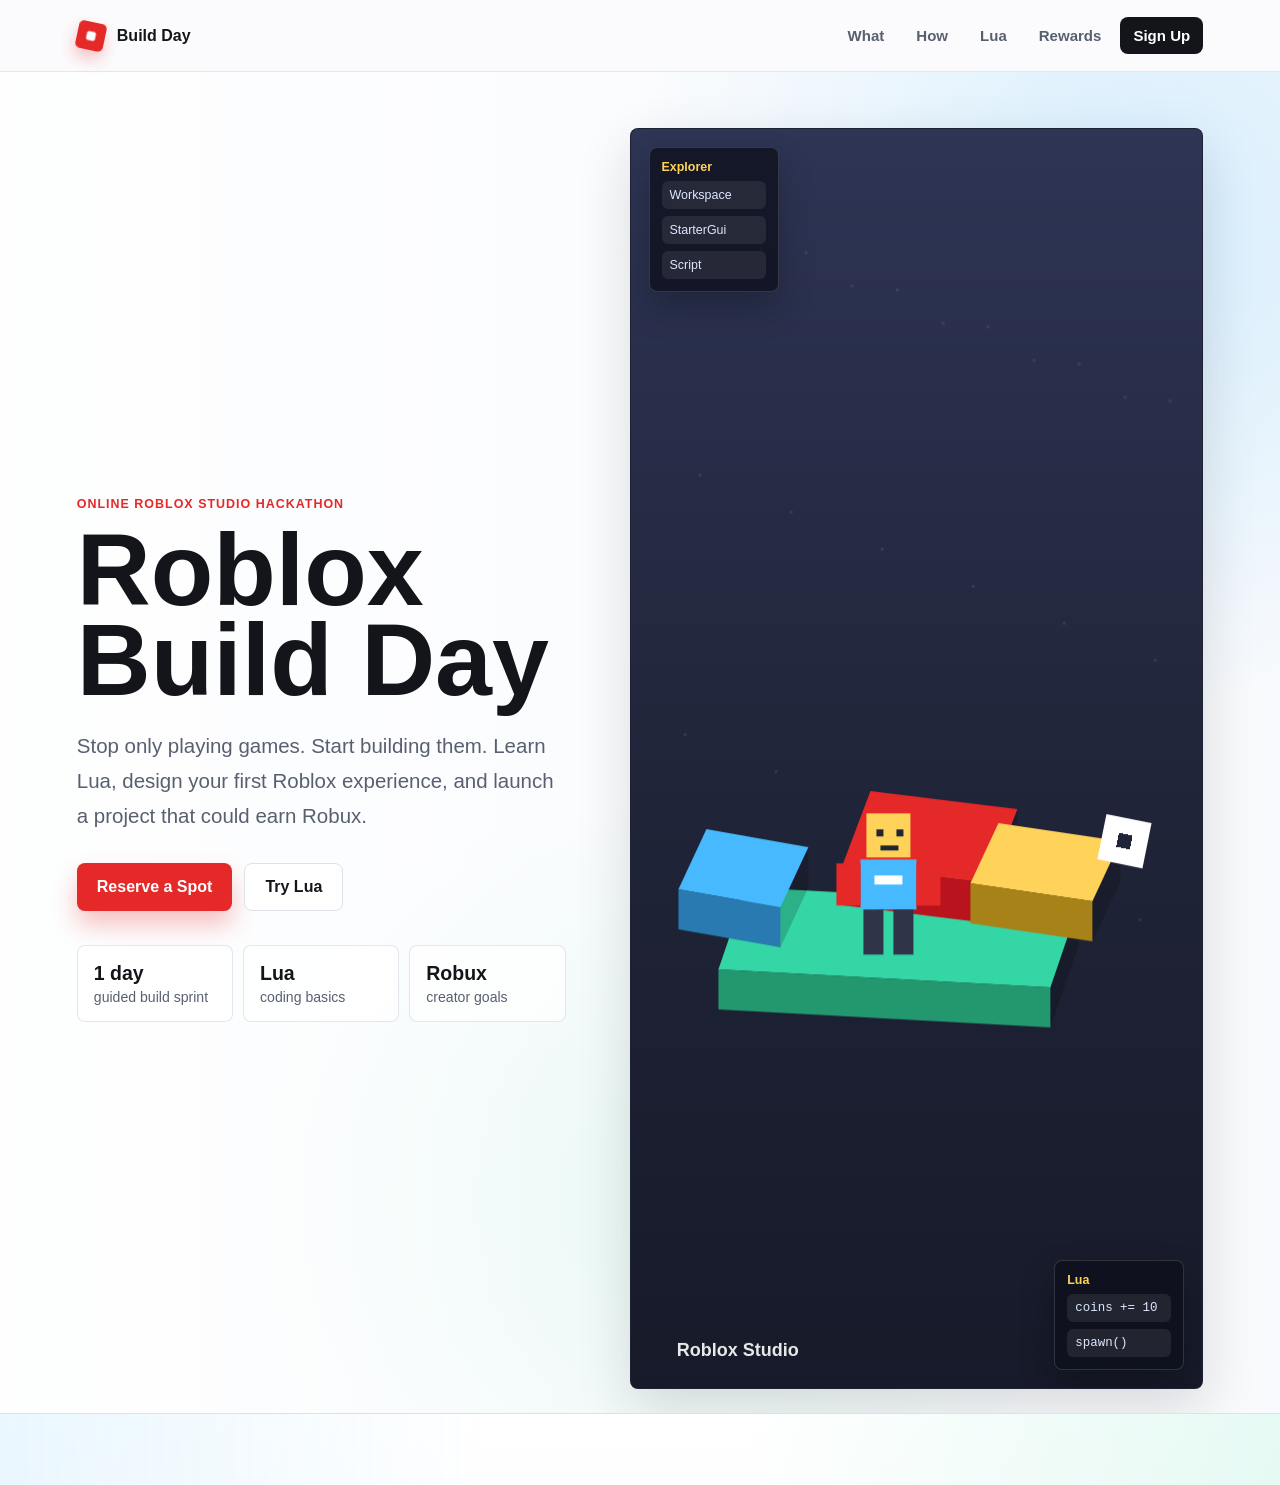
==== commit 317a0d90: "Polish home and what page layouts" ====
--- a/index.html
+++ b/index.html
@@ -73,7 +73,7 @@
         </div>
       </section>
 
-      <section class="section band light" aria-labelledby="pages-title">
+      <section class="section band light home-pages" aria-labelledby="pages-title">
         <div class="section-heading">
           <p class="eyebrow">Explore Build Day</p>
           <h2 id="pages-title">Choose where to start.</h2>
--- a/styles.css
+++ b/styles.css
@@ -175,10 +175,10 @@
 }
 
 .page-title {
-  max-width: 900px;
+  max-width: 840px;
   font-family: var(--main-font);
-  font-size: clamp(2.5rem, 5.8vw, 5.6rem);
-  line-height: 1;
+  font-size: clamp(2.35rem, 4.6vw, 4.8rem);
+  line-height: 1.04;
   font-weight: 700;
 }
 
@@ -361,7 +361,8 @@
 }
 
 .band.light {
-  background: var(--white);
+  background:
+    linear-gradient(180deg, #ffffff 0%, #f7f9fc 100%);
   border-block: 1px solid var(--line);
 }
 
@@ -396,6 +397,42 @@
 
 .section-heading h2 {
   max-width: 850px;
+}
+
+.home-pages {
+  position: relative;
+  overflow: hidden;
+}
+
+.home-pages::before {
+  content: "";
+  position: absolute;
+  inset: 0;
+  background:
+    linear-gradient(90deg, rgba(70, 185, 255, 0.11), transparent 38%),
+    linear-gradient(270deg, rgba(53, 214, 165, 0.12), transparent 42%);
+  pointer-events: none;
+}
+
+.home-pages .section-heading,
+.home-pages .page-grid {
+  position: relative;
+}
+
+.home-pages .section-heading {
+  display: grid;
+  grid-template-columns: minmax(220px, 0.45fr) minmax(0, 1fr);
+  gap: 28px;
+  align-items: end;
+}
+
+.home-pages .section-heading .eyebrow {
+  align-self: start;
+}
+
+.home-pages .section-heading h2 {
+  max-width: 980px;
+  font-size: clamp(2.2rem, 5vw, 5rem);
 }
 
 .steps,
@@ -421,12 +458,40 @@
   flex-direction: column;
   justify-content: space-between;
   gap: 16px;
-  padding: 24px;
-  background: var(--white);
-  border: 1px solid var(--line);
+  position: relative;
+  padding: 26px;
+  background:
+    linear-gradient(180deg, rgba(255, 255, 255, 0.96), rgba(248, 250, 252, 0.96)),
+    var(--white);
+  border: 1px solid rgba(202, 209, 220, 0.9);
   border-radius: 8px;
   box-shadow: 0 10px 28px rgba(20, 21, 26, 0.06);
+  overflow: hidden;
   transition: transform 180ms ease, box-shadow 180ms ease, border-color 180ms ease;
+}
+
+.page-card::before {
+  content: "";
+  position: absolute;
+  inset: 0 0 auto;
+  height: 5px;
+  background: var(--red);
+}
+
+.page-card::after {
+  content: ">";
+  width: 34px;
+  aspect-ratio: 1;
+  display: grid;
+  place-items: center;
+  position: absolute;
+  right: 18px;
+  top: 18px;
+  border-radius: 8px;
+  background: #eef2f8;
+  color: var(--ink);
+  font-family: var(--kept-display-font);
+  font-weight: 900;
 }
 
 .page-card:hover,
@@ -449,6 +514,61 @@
 .page-card p {
   margin: 0;
   color: var(--muted);
+}
+
+.page-card h3 {
+  max-width: 78%;
+  font-size: 1.45rem;
+}
+
+.what-hero {
+  background:
+    linear-gradient(135deg, #ffffff 0%, #f8fbff 58%, #eef7ff 100%);
+}
+
+.what-hero .split {
+  align-items: center;
+}
+
+.what-hero .page-title {
+  max-width: 680px;
+  font-size: clamp(2.4rem, 4.4vw, 4.35rem);
+}
+
+.intro-panel {
+  padding: clamp(22px, 3vw, 34px);
+  background: rgba(255, 255, 255, 0.82);
+  border: 1px solid rgba(202, 209, 220, 0.9);
+  border-radius: 8px;
+  box-shadow: 0 18px 42px rgba(20, 21, 26, 0.08);
+}
+
+.intro-panel p {
+  margin: 0;
+  color: var(--muted);
+  font-size: 1.12rem;
+}
+
+.mini-facts {
+  display: flex;
+  flex-wrap: wrap;
+  gap: 8px;
+  margin-top: 22px;
+}
+
+.mini-facts span {
+  padding: 9px 11px;
+  border-radius: 8px;
+  background: #eef6ff;
+  color: #11679d;
+  font-weight: 900;
+  font-size: 0.9rem;
+}
+
+.what-details .section-heading h2 {
+  max-width: 780px;
+  font-size: clamp(2.05rem, 3.6vw, 3.75rem);
+  line-height: 1.08;
 }
 
 .step-card,
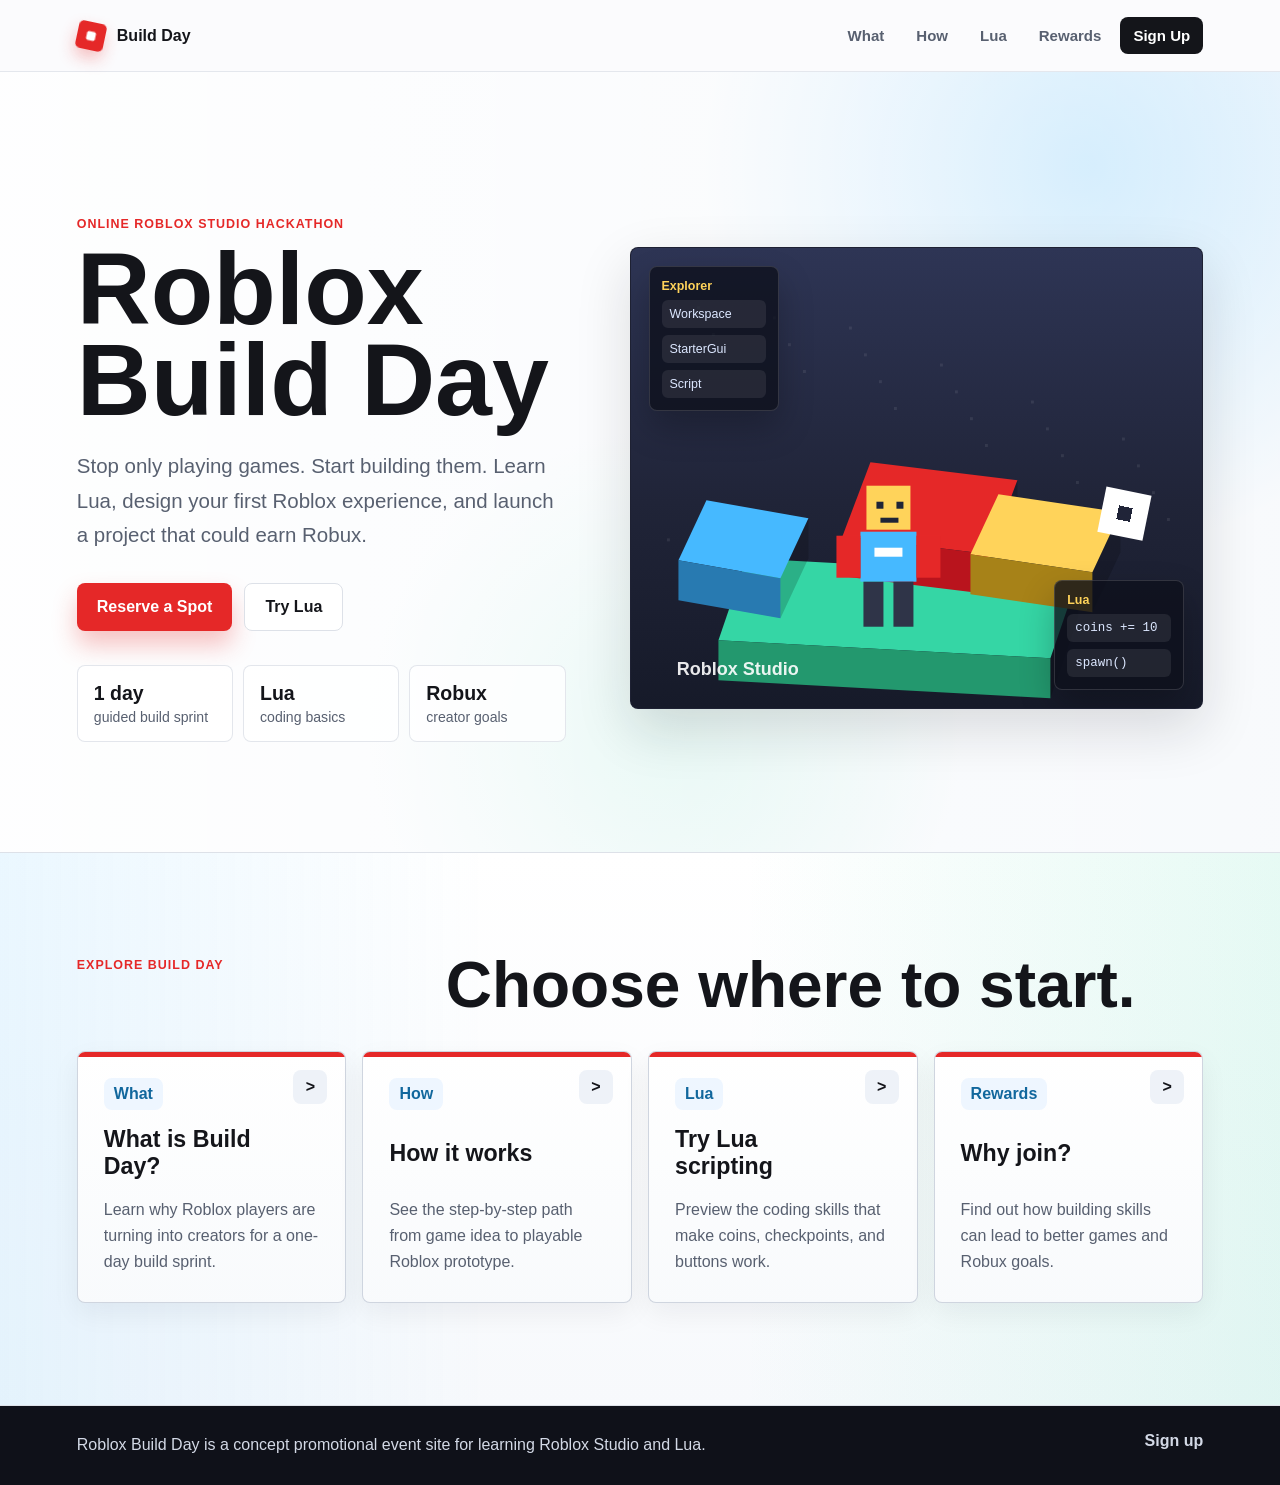
==== commit cbc26db8: "Force refresh of website assets" ====
--- a/index.html
+++ b/index.html
@@ -4,7 +4,7 @@
     <meta charset="UTF-8" />
     <meta name="viewport" content="width=device-width, initial-scale=1.0" />
     <title>Roblox Build Day</title>
-    <link rel="stylesheet" href="styles.css" />
+    <link rel="stylesheet" href="styles.css?v=20260627b" />
   </head>
   <body>
     <header class="site-header">
@@ -109,6 +109,6 @@
       <a href="signup.html">Sign up</a>
     </footer>
 
-    <script src="script.js"></script>
+    <script src="script.js?v=20260627b"></script>
   </body>
 </html>
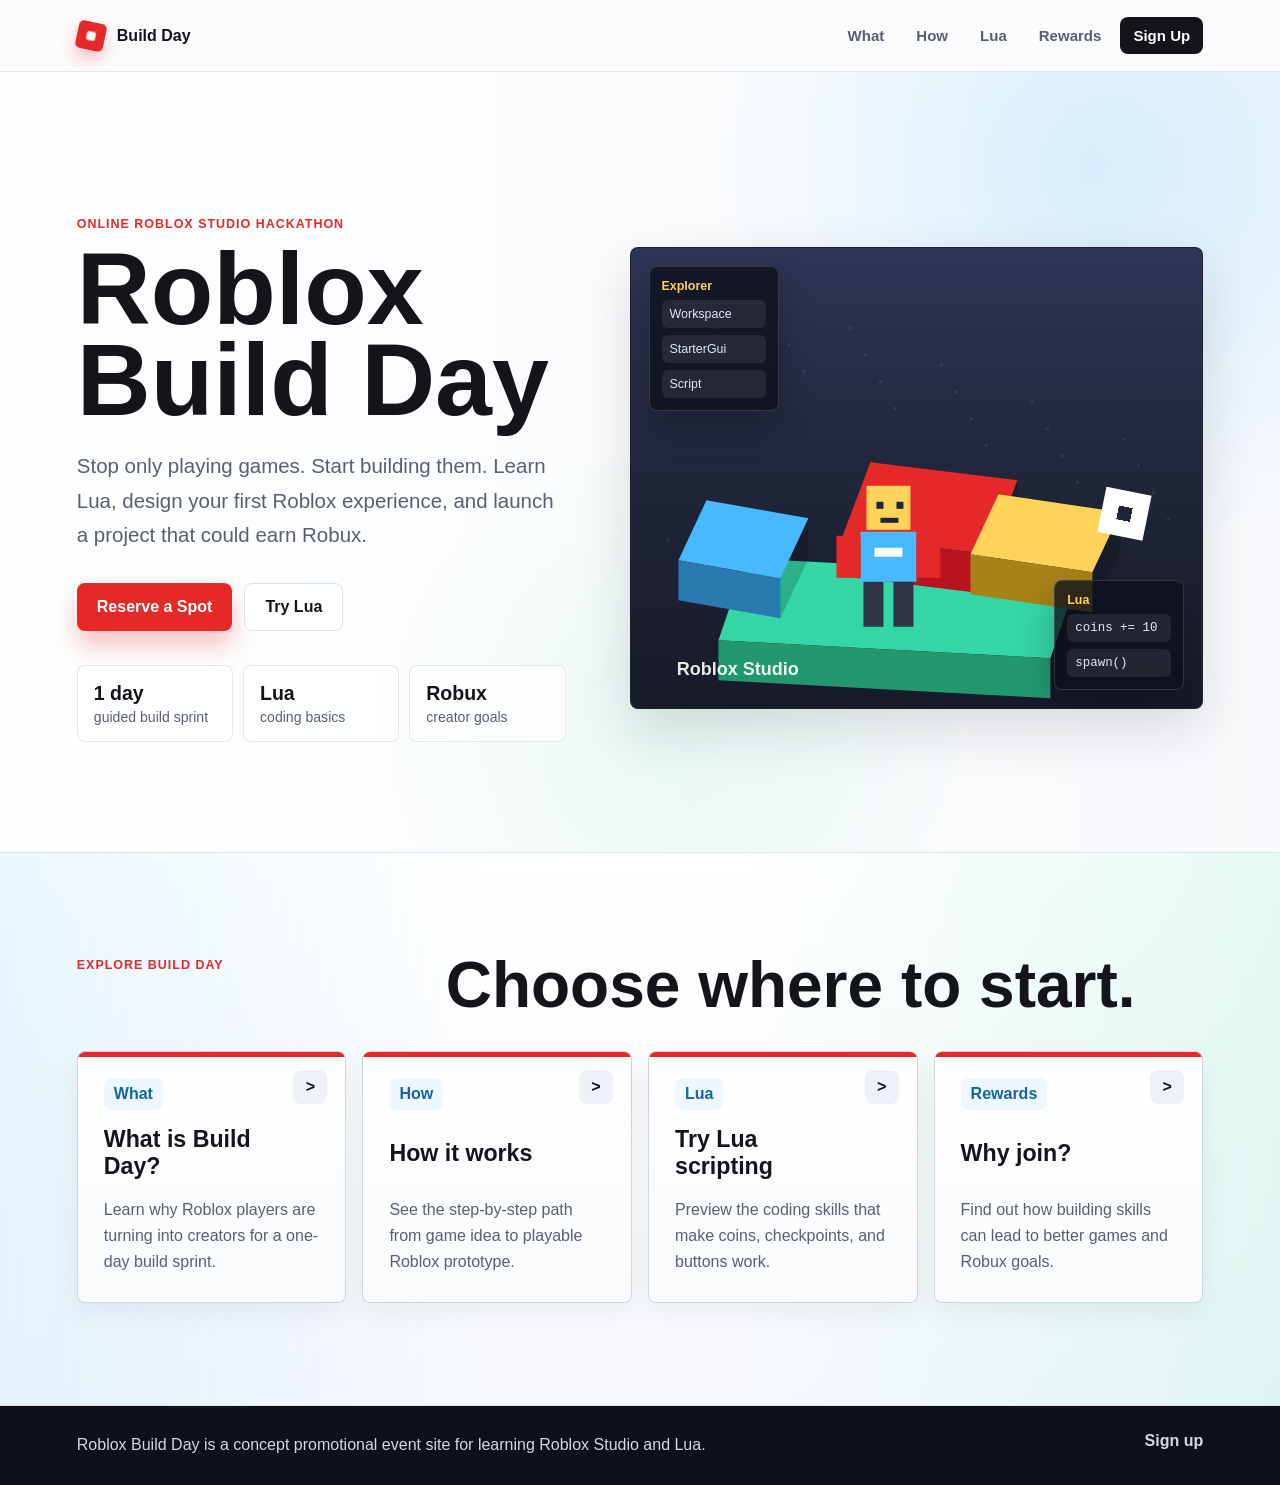
==== commit 36c1a176: "Add multi-question Lua quiz" ====
--- a/index.html
+++ b/index.html
@@ -4,7 +4,7 @@
     <meta charset="UTF-8" />
     <meta name="viewport" content="width=device-width, initial-scale=1.0" />
     <title>Roblox Build Day</title>
-    <link rel="stylesheet" href="styles.css?v=20260627b" />
+    <link rel="stylesheet" href="styles.css?v=20260627c" />
   </head>
   <body>
     <header class="site-header">
@@ -109,6 +109,6 @@
       <a href="signup.html">Sign up</a>
     </footer>
 
-    <script src="script.js?v=20260627b"></script>
+    <script src="script.js?v=20260627c"></script>
   </body>
 </html>
--- a/styles.css
+++ b/styles.css
@@ -674,6 +674,22 @@
   padding: 26px;
 }
 
+.quiz-panel h3 {
+  display: flex;
+  align-items: center;
+  justify-content: space-between;
+  gap: 14px;
+}
+
+#quizProgress {
+  padding: 5px 9px;
+  border-radius: 8px;
+  background: rgba(255, 211, 90, 0.14);
+  color: var(--gold);
+  font-size: 0.82rem;
+  font-weight: 900;
+}
+
 .quiz-options {
   display: grid;
   gap: 10px;
@@ -707,10 +723,19 @@
   border-color: #ff7777;
 }
 
+.quiz-options button:disabled {
+  cursor: default;
+  opacity: 0.55;
+}
+
 .quiz-result {
   min-height: 28px;
   margin: 18px 0 0;
   font-weight: 900;
+}
+
+.quiz-result.success {
+  color: var(--mint);
 }
 
 .rewards-grid {
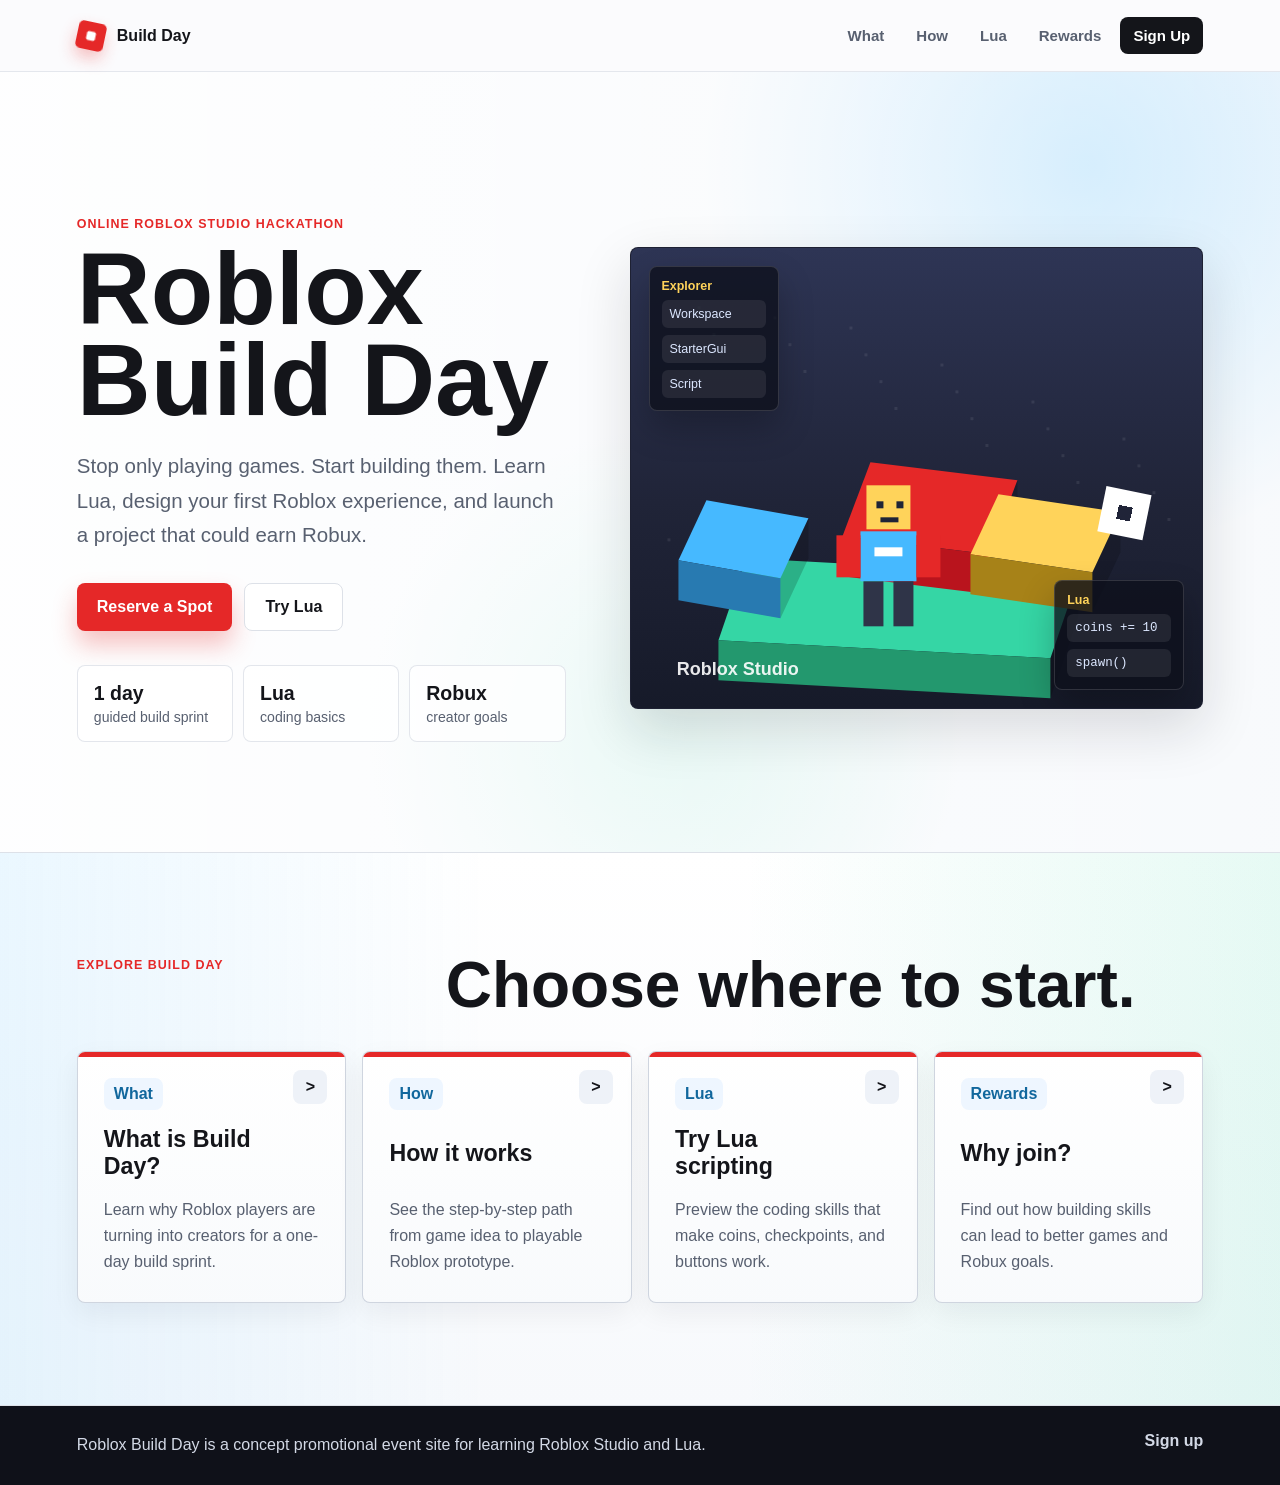
==== commit 1f59704a: "Revise Lua quiz second question" ====
--- a/index.html
+++ b/index.html
@@ -4,7 +4,7 @@
     <meta charset="UTF-8" />
     <meta name="viewport" content="width=device-width, initial-scale=1.0" />
     <title>Roblox Build Day</title>
-    <link rel="stylesheet" href="styles.css?v=20260627c" />
+    <link rel="stylesheet" href="styles.css?v=20260627d" />
   </head>
   <body>
     <header class="site-header">
@@ -109,6 +109,6 @@
       <a href="signup.html">Sign up</a>
     </footer>
 
-    <script src="script.js?v=20260627c"></script>
+    <script src="script.js?v=20260627d"></script>
   </body>
 </html>
